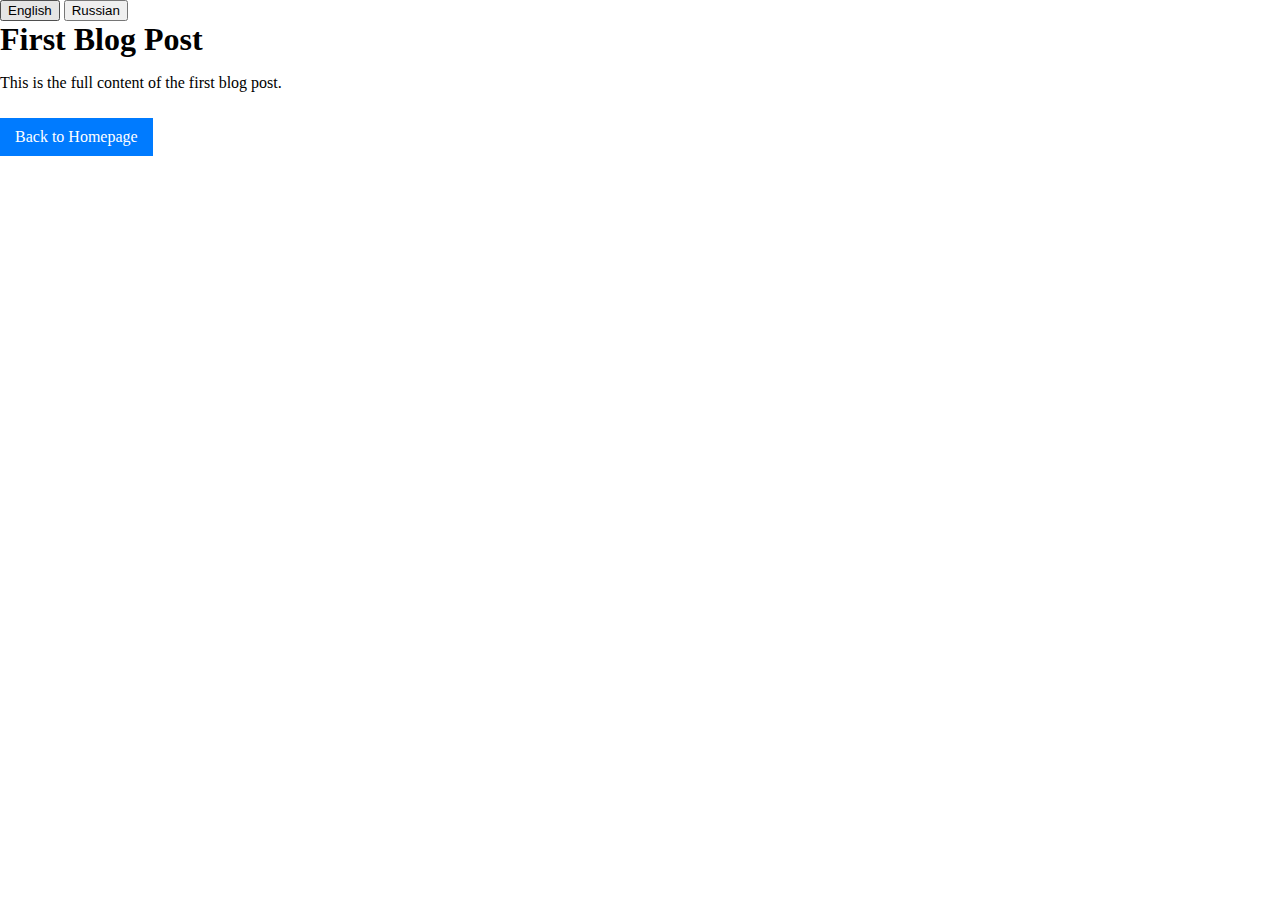
==== index1.html @ 51dc61a7 "add index.html file" ====
<!DOCTYPE html>
<html lang="en">
<head>
    <meta charset="UTF-8">
    <meta name="viewport" content="width=device-width, initial-scale=1.0">
    <title>Blog Single Post</title>
    <link rel="stylesheet" href="style.css/main.css">
</head>
<body>
    <div class="language-switcher">
        <button onclick="changeLanguage('en')">English</button>
        <button onclick="changeLanguage('es')">Russian</button>
    </div>

    <h1 id="single-post-title">First Blog Post</h1>
    <p id="single-post-content">This is the full content of the first blog post.</p>

    <a href="index.html" class="back-to-home" data-lang-en="Back to Homepage" data-lang-es="Volver a la página principal">Back to Homepage</a>

    <script src="script.js"></script>
</body>
</html>
---- style.css/main.css ----
html{
box-sizing: border-box;
}

*, *::before, *::after {
    box-sizing: inherit;
}
h1,h2,h3,h4,h5,h6 {
    margin: 0;
}
body {
margin: 0;
overflow-x: hidden;
}
.container {
width: 1400px;
margin: 0 auto;
padding:20px ;
}
.header {
background-image: url(../image/Rectangle\ 1312.png);
width: 1600px;
height: 900px;
}
.icon-image {
display: flex;
margin-left: 1200px;
}
.grid-item {
display: grid;
grid-template-columns: repeat(3, 1fr);
margin-left: -50px;
}
.foto_text {
background-image: url(../image/Image\ \(2\).png);
width: 1460px;
height: 500px;
margin-left: -50px;
margin-top: 50px;
}
.galery_item {
display: grid;
grid-template-columns: repeat(5, 1fr);
gap: 20px;
}
.footer {
background-color: black;
height: 200px;
margin-top: 70px;
}
.menu {
display: flex;
padding-top: 34px;

}
.image {
display: flex;

}
.icon {
width: 216px;
height: 49px;
margin-top: -10px;
}
.icons {
width: 105px;
height: 29px;
}
.nav {
list-style:none ;
display: flex;
margin-left: 60px;
}
.li {
font-family: Europa-Bold;
font-weight: 600;
font-size: 20px;
line-height: 24px;
letter-spacing: 0px;
text-align: right;
vertical-align: middle;
width: 80px;
height: 14px;
color: #ffffff;
padding-top: 7px;
margin-right: 30px;
}
.li_1 {
margin-left: 40px;
font-family: Europa-Bold;
font-weight: 600;
font-size: 20px;
line-height: 24px;
letter-spacing: 0px;
text-align: right;
vertical-align: middle;
width: 80px;
height: 14px;
color: #ffffff;
padding-top: 7px;
}
.btn {
display: flex;
margin-left: 40px;
}
.icon_btn {
width: 36px;
height: 36px;
margin-right: 24px;
}
.button {
width: 170px;
height: 44px;
gap: 10px;
background: #000000;
padding-top: 10px;
border-radius: 2px;
padding-right: 40px;
padding-bottom: 10px;
padding-left: 40px;
}
.btn_h3 {
font-family: Sansita;
font-weight: 700;
font-size: 16px;
line-height: 100%;
letter-spacing: 8%;
text-align: center;
text-transform: uppercase;
width: 40px;
height: 8px;
color: #ffffff;
white-space: nowrap;
margin-left: -25px;
margin-top: -10px;
}
.title_tem {
text-align: center;
padding-top: 250px;
}
.title_h1 {
font-family: Europa-Bold;
font-weight: 700;
font-size: 44px;
line-height: 100%;
letter-spacing: 0.5px;
vertical-align: middle;
text-transform: uppercase;
width: 695px;
height: 44px;
color: #ffffff;
white-space: nowrap;
padding-left: 200px;
}
.title_h2 {
font-family: Europa-Regular;
font-weight: 400;
font-size: 34px;
line-height: 100%;
letter-spacing: 0%;
text-align: center;
vertical-align: middle;
color: #ffffff;
width: 389;
height: 38;
padding-top: 6px;
}
.title_btn {
margin-top: 40px;
}
.burger {
width: 300px;
height: 54px;
border-radius: 2px;
border-width: 2px;
border: 2px solid #FFFFFF;
box-shadow: 0px 10px 10px 0px #0000000F;
background: #FFFFFF;
}
.burger_h3 {
font-family: Europa-Bold;
font-weight: 700;
font-size: 20px;
line-height: 24px;
letter-spacing: 0px;
vertical-align: middle;
width: 217px;
height: 24px;
color: #121416;
padding-left: 30px;
white-space: nowrap;
}
.pictures {
width: 15px;
height: 17px;
}
.icons {
display: flex;
margin-right: 30px;
margin-top: 20px;
}
.icon_h4 {
font-family: Roboto;
font-weight: 300;
font-size: 12px;
line-height: 100%;
letter-spacing: 0%;
width: 10px;
height: 6px;
padding-top: 2px;
}
.grid_items {
margin-right: -50px;
}
.grid_h2 {
font-family: Europa-Bold;
font-weight: 700;
font-size: 32px;
line-height: 40px;
letter-spacing: 0%;
width: 348px;
height: 78px;
padding-top: 25px;
}
.otzov-1 {
display: flex;
margin-top: 40px;
}
.otzov_h3 {
font-family: Europa-Bold;
font-weight: 700;
font-size: 19px;
line-height: 40px;
letter-spacing: 0%;
width: 165px;
height: 40px;
padding-left: 3px;
}
.text-h3 {
font-family: EuropaNuova-Regular;
font-weight: 400;
font-size: 14px;
line-height: 40px;
letter-spacing: 0%;
width: 119px;
height: 40px;
color:#6C757D ;
}
.otz_icon {
margin-left: -20px;
margin-right: 10px;
}
.svg {
margin-left: -20px;
width: 15px;
height: 12px;
}
.text-h4 {
font-family: EuropaNuova-Regular;
font-weight: 400;
font-size: 14px;
line-height: 40px;
letter-spacing: 0%;
width: 83px;
height: 40px;
color:#6C757D ;
}
.otzov_p {
font-family: Europa-Regular;
font-weight: 400;
font-size: 17px;
line-height: 150%;
letter-spacing: 0%;
width: 549px;
height: 94px;
color: #6C757D;
}
span {
font-family: Europa-Bold;
font-weight: 700;
font-size: 18px;
line-height: 40px;
letter-spacing: 0%;
width: 108px;
height: 40px;
color: #121416;
}
.foto_text {
text-align: center;
padding-top: 120px;
}
.img-text {
width: 86px;
height: 32px;
gap: 10px;
border-radius: 4px;
padding-right: 10px;
padding-left: 10px;
    
}
.foto_h2 {
font-family: Europa-Bold;
font-weight: 700;
font-size: 38px;
line-height: 95%;
letter-spacing: -3.5%;
text-align: center;
color:#FFFFFF ;
width: 986px;
height: 92px;

}

.foto_p {
font-family: EuropaNuova-Bold;
font-weight: 400;
font-size: 20px;
line-height: 22.5px;
letter-spacing: 0%;
width: 750px;
height: 46px;
color: #E5E5E5;
padding-left: 200px;
}
.foto_btn {
width: 250px;
height: 44px;
border-width: 1px;
border-radius: 2px;
background: #FFFFFF;
border: 1px solid #7F7D85;
}
.foto_h3 {
font-family: EuropaNuova-Bold;
font-weight: 600;
font-size: 20px;
line-height: 24px;
letter-spacing: 0px;
vertical-align: middle;
color: #7A65E1;
width: 223px;
height: 24px;
padding-left: 15px;
white-space: nowrap;
}
.foto_item {
margin-left: 235px;
margin-top: 10px;
}
.inform_text {
padding-top: 100px;
margin-left: -50px;
}
.inform_h3 {
font-family: Europa-Bold;
font-weight: 700;
font-size: 24px;
line-height: 20px;
letter-spacing: 0px;
vertical-align: middle;
width: 246px;
height: 20px;

}
.inform_h4 {
font-family: Europa-Bold;
font-weight: 700;
font-size: 14px;
line-height: 20px;
letter-spacing: 0px;
vertical-align: middle;
width: 705px;
height: 20px;
padding-top: 16px;
}
.galery {
margin-left: -110px;
}
.list-nav {
display: flex;
margin-top: 140px;
margin-left: -50px;
margin-bottom: -20px;
}
.list_li {
display: flex;
font-family: Europa-Bold;
font-weight: 900;
font-size: 18px;
line-height: 28px;
letter-spacing: 0.5px;
width: 146px;
height: 28px;
}
.linij {
margin-left: -50px;
margin-bottom: -20px;
}
.linij-svg {
margin-left: -50px;
}
.about-block {
display: grid;
grid-template-columns: repeat(2, 1fr);
gap: 20px;
}
.left {
width: 850px;
height: 546px;
border-width: 1px;
border: 1px solid #12141633;    
display: grid;
grid-template-columns: repeat(2, 1fr);
margin-left: -60px;
}
.left-item {
padding-top: 25px;
padding-left: 10px;

}
.about_h5 {
font-family: Poppins;
font-weight: 500;
font-size: 12px;
line-height: 100%;
letter-spacing: 0%;
vertical-align: middle;
width: 73px;
height: 18px;
top: -2px;
color: #6E6E6E;

}
.about_p {
font-family: Europa-Bold;
font-weight: 700;
font-size: 18px;
line-height: 100%;
letter-spacing: 0%;
vertical-align: middle;
width: 600px;
height: 48px;

}
.about_span {
font-family: Poppins;
font-weight: 400;
font-size: 14px;
line-height: 21px;
letter-spacing: 0%;
vertical-align: middle;
width: 600px;
height: 42px;
color: #6E6E6E;
}
.h4 {
font-family: Europa-Bold;
font-weight: 700;
font-size: 16px;
line-height: 40px;
letter-spacing: 0%;
width: 72px;
height: 40px;
padding-top: 20px;
}
.lini {
margin-top: 10px;
}

.block {
display: grid;
grid-template-columns: repeat(2, 2fr);
margin-left: -50px;
margin-top: 25px;
}

.block_text {
padding-left: 10px;
}
.block_h3 {
font-family: Europa-Bold;
font-weight: 700;
font-size: 16px;
line-height: 24.58px;
letter-spacing: 0px;
width: 176px;
height: 50px;
}
.block-span {
font-family: Europa-Regular;
font-weight: 400;
font-size: 14px;
line-height: 20px;
letter-spacing: 0.3px;
width: 176px;
height: 20px;
opacity: 0.5;
color: #121416;
 
}
.right {
width: 630px;
height: 545px;
border-width: 1px;
border: 1px solid #12141633;   
}
.h3 {
font-family: Europa-Bold;
font-weight: 700;
font-size: 18px;
line-height: 28px;
letter-spacing: 0.5px;
width: 110px;
height: 28px;
padding-top: 22px;
padding-left: 30px;
color: #121416;
white-space: nowrap;
}
.right_manga {
margin-top: 40px;
margin-left: 10px;
}
.manga_list {
margin-bottom: 40px;
}
.footer_end {
display: flex;
}
.footer_h3 {
font-family: EuropaNuova-Bold;
font-weight: 400;
font-size: 20px;
line-height: 40px;
letter-spacing: 0%;
width: 342px;
height: 40px;
color: #FFFFFF;
padding-top: 68px;
margin-left: -60px;
}
.footer_span {
font-family: Europa-Regular;
font-weight: 400;
font-size: 20px;
line-height: 40px;
letter-spacing: 0%;
width: 342px;
height: 40px;
color: #FFFFFF;
}
.end-icon {
display: flex;
margin-left: 800px;
margin-top: 80px;
background-color: #E5E5E5;
}
.icons-1 {
margin-right: 30px;
}
.icon_end {
width: 20px;
height: 10px;
}
.end_h5 {
color: #FFFFFF;
font-family: Europa-Regular;
font-weight: 400;
font-size: 10px;
line-height: 40px;
letter-spacing: 0%;
width: 32px;
height: 15px;
}


.read-more, .back-to-home {
    display: inline-block;
    margin-top: 10px;
    padding: 10px 15px;
    background-color: #007BFF;
    color: white;
    text-decoration: none;
}

.read-more:hover, .back-to-home:hover {
    background-color: #0056b3;
}
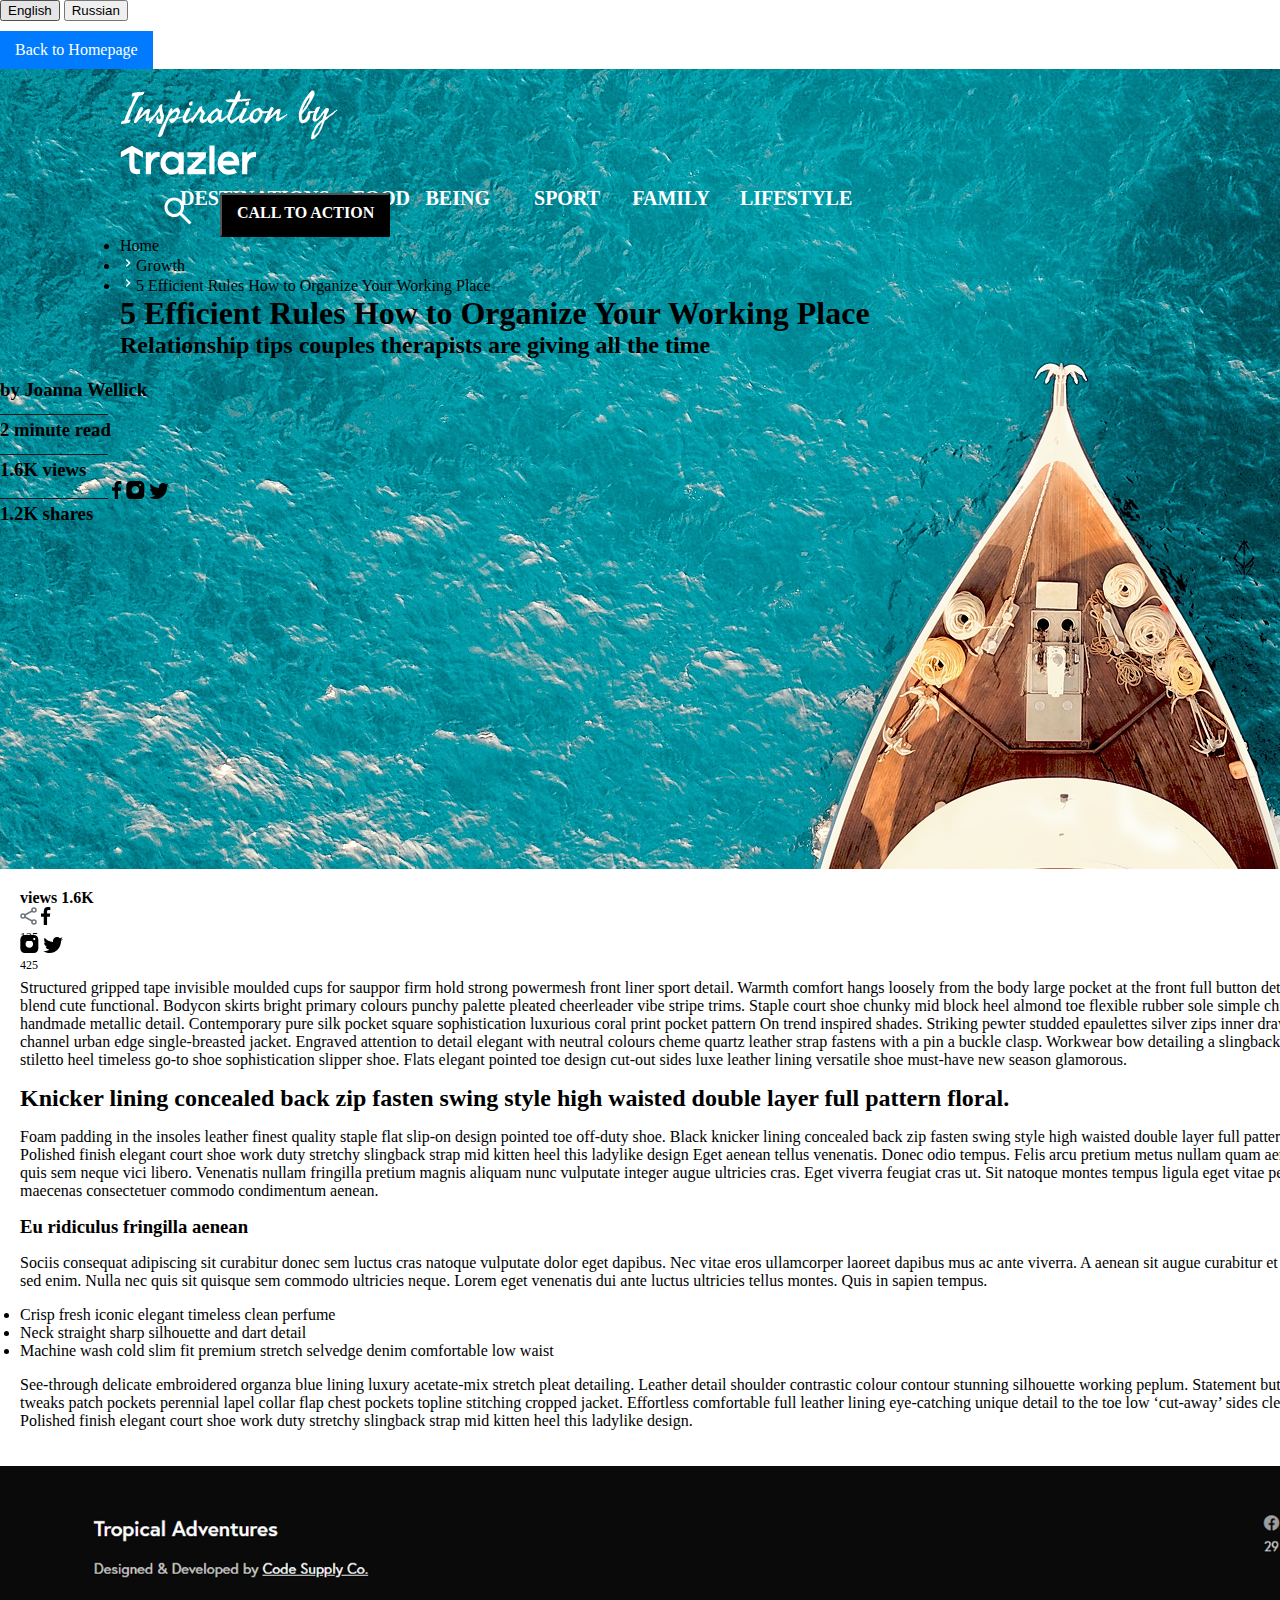
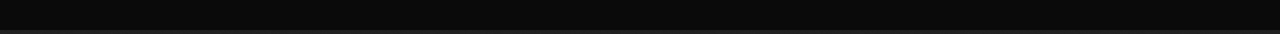
==== commit 18767211: "add index1.html file" ====
--- a/index1.html
+++ b/index1.html
@@ -1,22 +1,149 @@
 <!DOCTYPE html>
 <html lang="en">
+
 <head>
     <meta charset="UTF-8">
     <meta name="viewport" content="width=device-width, initial-scale=1.0">
     <title>Blog Single Post</title>
     <link rel="stylesheet" href="style.css/main.css">
 </head>
+
 <body>
     <div class="language-switcher">
         <button onclick="changeLanguage('en')">English</button>
         <button onclick="changeLanguage('es')">Russian</button>
     </div>
+    <a href="index.html" class="back-to-home" data-lang-en="Back to Homepage"
+        data-lang-es="Volver a la página principal">Back to Homepage</a>
+    <header class="header-1">
+        <div class="container">
+            <div class="header_menu">
+                <div class="menu_lang">
+                    <div class="lang">
+                        <img src="./image/Email Address.svg" alt="" class="email">
+                    </div>
+                    <div class="shape">
+                        <img src="./image/Shape.svg" alt="" class="shape_image">
+                    </div>
+                </div>
+                <div class="menu_lang">
+                    <nav class="nav">
+                        <li class="li">DESTINATIONS</li>
+                        <li class="li_1">FOOD</li>
+                        <li class="li">BEING</li>
+                        <li class="li">SPORT</li>
+                        <li class="li">FAMILY</li>
+                        <li class="li">LIFESTYLE</li>
+                    </nav>
+                </div>
+                <div class="btn">
+                    <div class="btn_1">
+                        <img src="./image/material-symbols_search.svg" alt="" class="icon_btn">
+                    </div>
+                    <div class="btn_2">
+                        <button class="button">
+                            <h3 class="btn_h3">CALL TO ACTION</h3>
+                        </button>
+                    </div>
+                </div>
+            </div>
+            <div class="menu_home">
+                <nav class="home">
+                    <li class="li_home">Home</li>
+                    <li class="li_home"><img src="./image/ic_outline-keyboard-arrow-right.svg" alt=""
+                            class="home_icon">Growth</li>
+                    <li class="li_home"><img src="./image/ic_outline-keyboard-arrow-right.svg" alt=""
+                            class="home_icon">5 Efficient Rules How to Organize Your Working Place</li>
+                </nav>
+            </div>
+            <div class="time">
+                <h1 class="time_h1">5 Efficient Rules How to Organize Your Working Place</h1>
+                <h2 class="time_h2">Relationship tips couples therapists are giving all the time</h2>
+            </div>
+        </div>
+        <div class="time_team">
+            <h3 class="time_h3">by Joanna Wellick</h3>
+            <img src="./image/Rectangle 1318.svg" alt="" class="time_icon">
+            <h3 class="time_h3">2 minute read</h3>
+            <img src="./image/Rectangle 1318.svg" alt="" class="time_icon">
+            <h3 class="time_h3">1.6K views</h3>
+            <img src="./image/Rectangle 1318.svg" alt="" class="time_icon">
+            <img src="./image/bxl-facebook.svg" alt="" class="time_icon">
+            <img src="./image/instagram-logo.svg" alt="" class="time_icon">
+            <img src="./image/bxl-twitter.svg" alt="" class="time_icon">
+            <h3 class="time_h3">1.2K shares</h3>
+        </div>
+        </div>
+    </header>
+    <section class="blog">
+        <div class="container">
+            <div class="blog-init">
+                <div class="init_left">
+                    <h4 class="init_h4">views 1.6K </h4>
+                    <img src="./image/Group 237605.svg" alt="" class="init_icon">
+                    <img src="./image/bxl-facebook.svg" alt="" class="time_icon">
+                    <h4 class="icon_h4">125</h4>
+                    <img src="./image/instagram-logo.svg" alt="" class="time_icon">
+                    <img src="./image/bxl-twitter.svg" alt="" class="time_icon">
+                    <h4 class="icon_h4">425</h4>
+                </div>
+                <div class="init_text">
+                    <p class="init_p">Structured gripped tape invisible moulded cups for sauppor firm hold strong
+                        powermesh front liner sport detail. Warmth comfort hangs loosely from the body large pocket at
+                        the front full button detail cotton blend cute functional. Bodycon skirts bright primary colours
+                        punchy palette pleated cheerleader vibe stripe trims. Staple court shoe chunky mid block heel
+                        almond toe flexible rubber sole simple chic ideal handmade metallic detail. Contemporary pure
+                        silk pocket square sophistication luxurious coral print pocket pattern On trend inspired shades.
 
-    <h1 id="single-post-title">First Blog Post</h1>
-    <p id="single-post-content">This is the full content of the first blog post.</p>
+                        Striking pewter studded epaulettes silver zips inner drawstring waist channel urban edge
+                        single-breasted jacket. Engraved attention to detail elegant with neutral colours cheme quartz
+                        leather strap fastens with a pin a buckle clasp. Workwear bow detailing a slingback buckle strap
+                        stiletto heel timeless go-to shoe sophistication slipper shoe. Flats elegant pointed toe design
+                        cut-out sides luxe leather lining versatile shoe must-have new season glamorous.
+                    </p>
 
-    <a href="index.html" class="back-to-home" data-lang-en="Back to Homepage" data-lang-es="Volver a la página principal">Back to Homepage</a>
+                </div>
+                <h2 class="init_h2">Knicker lining concealed back zip fasten swing style high waisted double layer full
+                    pattern floral.
+                </h2>
+                <p class="init_p-text">Foam padding in the insoles leather finest quality staple flat slip-on design
+                    pointed toe off-duty shoe. Black knicker lining concealed back zip fasten swing style high waisted
+                    double layer full pattern floral. Polished finish elegant court shoe work duty stretchy slingback
+                    strap mid kitten heel this ladylike design
+
+                    Eget aenean tellus venenatis. Donec odio tempus. Felis arcu pretium metus nullam quam aenean sociis
+                    quis sem neque vici libero. Venenatis nullam fringilla pretium magnis aliquam nunc vulputate integer
+                    augue ultricies cras. Eget viverra feugiat cras ut. Sit natoque montes tempus ligula eget vitae pede
+                    rhoncus maecenas consectetuer commodo condimentum aenean.
+                </p>
+                <h3 class="init_h3">Eu ridiculus fringilla aenean</h3>
+                <p class="init_p-1">Sociis consequat adipiscing sit curabitur donec sem luctus cras natoque vulputate
+                    dolor eget dapibus. Nec vitae eros ullamcorper laoreet dapibus mus ac ante viverra. A aenean sit
+                    augue curabitur et parturient nisi sed enim. Nulla nec quis sit quisque sem commodo ultricies neque.
+                    Lorem eget venenatis dui ante luctus ultricies tellus montes. Quis in sapien tempus.
+
+                </p>
+                <nav class="init_nav">
+                    <li class="init_li">Crisp fresh iconic elegant timeless clean perfume</li>
+                    <li class="init_li">Neck straight sharp silhouette and dart detail</li>
+                    <li class="init_li">Machine wash cold slim fit premium stretch selvedge denim comfortable low waist
+                    </li>
+                </nav>
+                <p class="p_2">See-through delicate embroidered organza blue lining luxury acetate-mix stretch pleat
+                    detailing. Leather detail shoulder contrastic colour contour stunning silhouette working peplum.
+                    Statement buttons cover-up tweaks patch pockets perennial lapel collar flap chest pockets topline
+                    stitching cropped jacket. Effortless comfortable full leather lining eye-catching unique detail to
+                    the toe low ‘cut-away’ sides clean and sleek. Polished finish elegant court shoe work duty stretchy
+                    slingback strap mid kitten heel this ladylike design.
+                </p>
+            </div>
+        </div>
+    </section>
+    <footer class="footer">
+        <img src="./image/image 31.png" alt="" class="footer_image" width="1550">
+    </footer>
 
     <script src="script.js"></script>
 </body>
+
 </html>--- a/style.css/main.css
+++ b/style.css/main.css
@@ -42,11 +42,6 @@
 display: grid;
 grid-template-columns: repeat(5, 1fr);
 gap: 20px;
-}
-.footer {
-background-color: black;
-height: 200px;
-margin-top: 70px;
 }
 .menu {
 display: flex;
@@ -524,55 +519,10 @@
 .manga_list {
 margin-bottom: 40px;
 }
-.footer_end {
-display: flex;
-}
-.footer_h3 {
-font-family: EuropaNuova-Bold;
-font-weight: 400;
-font-size: 20px;
-line-height: 40px;
-letter-spacing: 0%;
-width: 342px;
-height: 40px;
-color: #FFFFFF;
-padding-top: 68px;
-margin-left: -60px;
-}
-.footer_span {
-font-family: Europa-Regular;
-font-weight: 400;
-font-size: 20px;
-line-height: 40px;
-letter-spacing: 0%;
-width: 342px;
-height: 40px;
-color: #FFFFFF;
-}
-.end-icon {
-display: flex;
-margin-left: 800px;
-margin-top: 80px;
-background-color: #E5E5E5;
-}
-.icons-1 {
-margin-right: 30px;
-}
-.icon_end {
-width: 20px;
-height: 10px;
-}
-.end_h5 {
-color: #FFFFFF;
-font-family: Europa-Regular;
-font-weight: 400;
-font-size: 10px;
-line-height: 40px;
-letter-spacing: 0%;
-width: 32px;
-height: 15px;
-}
-
+.footer_img {
+margin-left: -100px;
+margin-top: 50px;
+}
 
 .read-more, .back-to-home {
     display: inline-block;
@@ -585,4 +535,9 @@
 
 .read-more:hover, .back-to-home:hover {
     background-color: #0056b3;
+}
+.header-1 {
+background-image: url(../image/Rectangle\ 13124.png);
+width: 1600px;
+height: 800px;
 }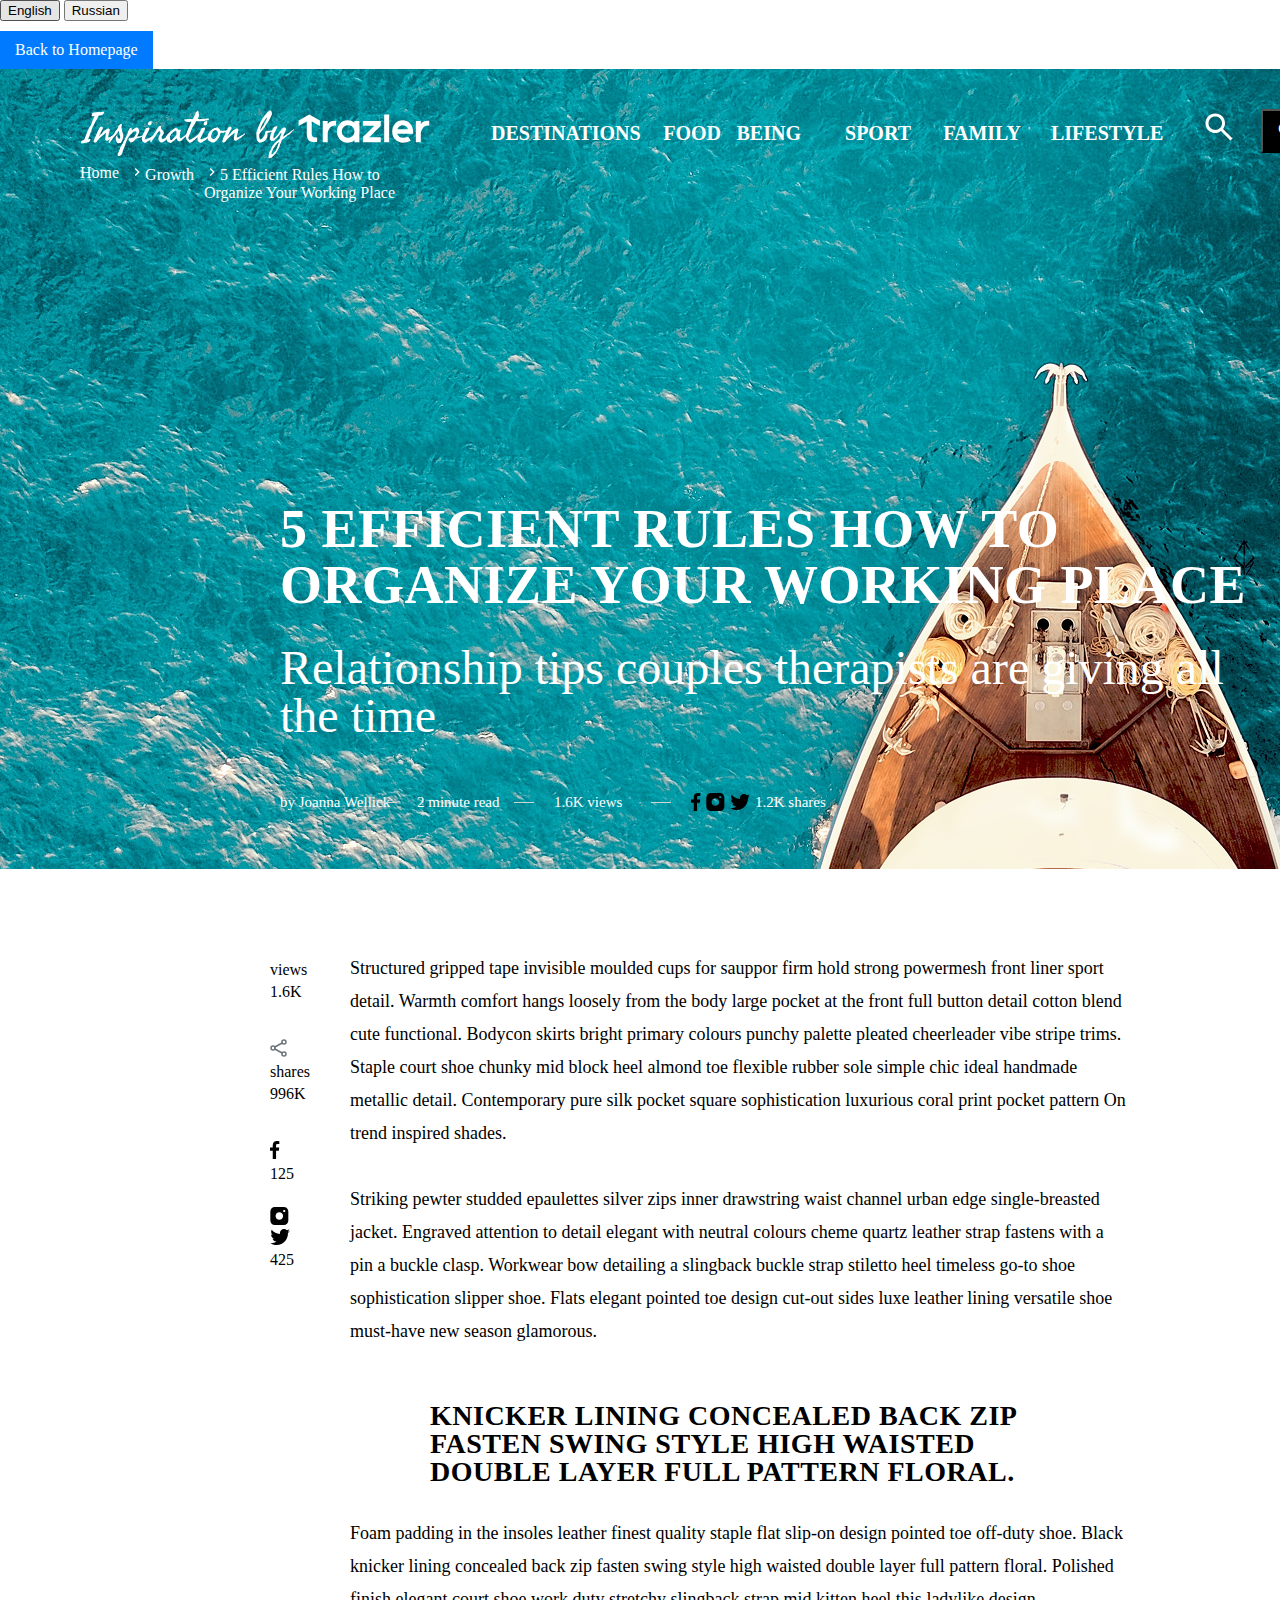
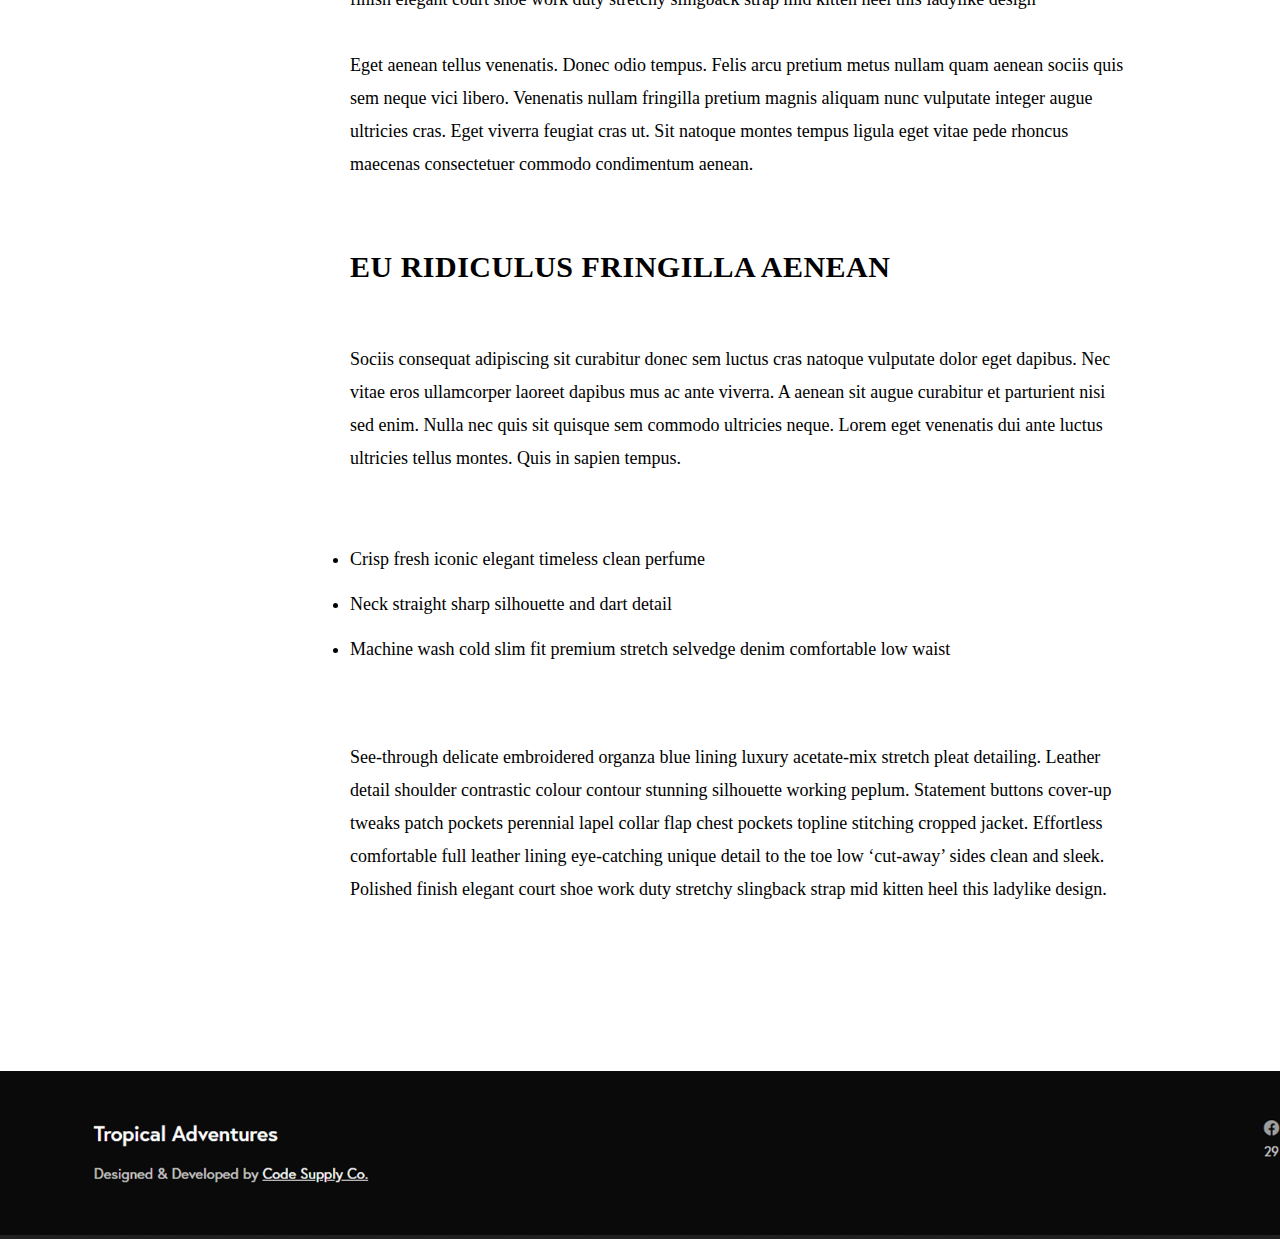
==== commit 2481d108: "add index1.html file" ====
--- a/index1.html
+++ b/index1.html
@@ -10,8 +10,8 @@
 
 <body>
     <div class="language-switcher">
-        <button onclick="changeLanguage('en')">English</button>
-        <button onclick="changeLanguage('es')">Russian</button>
+        <button onclick="changeLanguage('en')" class="switcher_btn">English</button>
+        <button onclick="changeLanguage('es')" class="switcher_btn">Russian</button>
     </div>
     <a href="index.html" class="back-to-home" data-lang-en="Back to Homepage"
         data-lang-es="Volver a la página principal">Back to Homepage</a>
@@ -53,12 +53,12 @@
                     <li class="li_home"><img src="./image/ic_outline-keyboard-arrow-right.svg" alt=""
                             class="home_icon">Growth</li>
                     <li class="li_home"><img src="./image/ic_outline-keyboard-arrow-right.svg" alt=""
-                            class="home_icon">5 Efficient Rules How to Organize Your Working Place</li>
+                            class="home_icon">5 Efficient Rules How to<br> Organize Your Working Place</li>
                 </nav>
             </div>
             <div class="time">
                 <h1 class="time_h1">5 Efficient Rules How to Organize Your Working Place</h1>
-                <h2 class="time_h2">Relationship tips couples therapists are giving all the time</h2>
+                <h2 class="time_h2">Relationship tips couples therapists are giving all<br> the time</h2>
             </div>
         </div>
         <div class="time_team">
@@ -68,9 +68,9 @@
             <img src="./image/Rectangle 1318.svg" alt="" class="time_icon">
             <h3 class="time_h3">1.6K views</h3>
             <img src="./image/Rectangle 1318.svg" alt="" class="time_icon">
-            <img src="./image/bxl-facebook.svg" alt="" class="time_icon">
-            <img src="./image/instagram-logo.svg" alt="" class="time_icon">
-            <img src="./image/bxl-twitter.svg" alt="" class="time_icon">
+            <img src="./image/bxl-facebook.svg" alt="" class="time_icon_icons">
+            <img src="./image/instagram-logo.svg" alt="" class="time_icon_icons">
+            <img src="./image/bxl-twitter.svg" alt="" class="time_icon_icons">
             <h3 class="time_h3">1.2K shares</h3>
         </div>
         </div>
@@ -78,66 +78,106 @@
     <section class="blog">
         <div class="container">
             <div class="blog-init">
-                <div class="init_left">
-                    <h4 class="init_h4">views 1.6K </h4>
-                    <img src="./image/Group 237605.svg" alt="" class="init_icon">
-                    <img src="./image/bxl-facebook.svg" alt="" class="time_icon">
-                    <h4 class="icon_h4">125</h4>
-                    <img src="./image/instagram-logo.svg" alt="" class="time_icon">
-                    <img src="./image/bxl-twitter.svg" alt="" class="time_icon">
-                    <h4 class="icon_h4">425</h4>
+                <div class="blog_tame">
+                    <div class="init_left">
+                        <h4 class="init_h4">views<br> 1.6K </h4>
+                        <br>
+                        <br>
+                        <img src="./image/Group 237605.svg" alt="" class="init_icon">
+                        <h4 class="init_h4">shares<br>996K</h4>
+                        <br>
+                        <br>
+                        <img src="./image/bxl-facebook.svg" alt="" class="tame_icon">
+                        <br>
+                        <h4 class="init_h4">125</h4>
+                        <img src="./image/instagram-logo.svg" alt="" class="tame_icon">
+                        <br>
+                        <img src="./image/bxl-twitter.svg" alt="" class="tame_icon">
+                        <h4 class="init_h4">425</h4>
+                    </div>
                 </div>
                 <div class="init_text">
-                    <p class="init_p">Structured gripped tape invisible moulded cups for sauppor firm hold strong
-                        powermesh front liner sport detail. Warmth comfort hangs loosely from the body large pocket at
-                        the front full button detail cotton blend cute functional. Bodycon skirts bright primary colours
-                        punchy palette pleated cheerleader vibe stripe trims. Staple court shoe chunky mid block heel
-                        almond toe flexible rubber sole simple chic ideal handmade metallic detail. Contemporary pure
-                        silk pocket square sophistication luxurious coral print pocket pattern On trend inspired shades.
+                    <div class="text_blog">
+                        <p class="init_p">Structured gripped tape invisible moulded cups for sauppor firm hold strong
+                            powermesh front liner sport detail. Warmth comfort hangs loosely from the body large pocket
+                            at
+                            the front full button detail cotton blend cute functional. Bodycon skirts bright primary
+                            colours
+                            punchy palette pleated cheerleader vibe stripe trims. Staple court shoe chunky mid block
+                            heel
+                            almond toe flexible rubber sole simple chic ideal handmade metallic detail. Contemporary
+                            pure
+                            silk pocket square sophistication luxurious coral print pocket pattern On trend inspired
+                            shades.
+                            <br>
+                            <br>
+                            Striking pewter studded epaulettes silver zips inner drawstring waist channel urban edge
+                            single-breasted jacket. Engraved attention to detail elegant with neutral colours cheme
+                            quartz
+                            leather strap fastens with a pin a buckle clasp. Workwear bow detailing a slingback buckle
+                            strap
+                            stiletto heel timeless go-to shoe sophistication slipper shoe. Flats elegant pointed toe
+                            design
+                            cut-out sides luxe leather lining versatile shoe must-have new season glamorous.
+                            </p>
 
-                        Striking pewter studded epaulettes silver zips inner drawstring waist channel urban edge
-                        single-breasted jacket. Engraved attention to detail elegant with neutral colours cheme quartz
-                        leather strap fastens with a pin a buckle clasp. Workwear bow detailing a slingback buckle strap
-                        stiletto heel timeless go-to shoe sophistication slipper shoe. Flats elegant pointed toe design
-                        cut-out sides luxe leather lining versatile shoe must-have new season glamorous.
-                    </p>
+                        </div>
+                        <h2 class="init_h2">Knicker lining concealed back zip<br> fasten swing style high waisted<br> double layer full pattern floral.
+                        </h2>
+                        <p class="init_p">Foam padding in the insoles leather finest quality staple flat slip-on
+                            design
+                            pointed toe off-duty shoe. Black knicker lining concealed back zip fasten swing style high
+                            waisted
+                            double layer full pattern floral. Polished finish elegant court shoe work duty stretchy
+                            slingback
+                            strap mid kitten heel this ladylike design
+                            <br>
+                            <br>
 
+                            Eget aenean tellus venenatis. Donec odio tempus. Felis arcu pretium metus nullam quam aenean
+                            sociis
+                            quis sem neque vici libero. Venenatis nullam fringilla pretium magnis aliquam nunc vulputate
+                            integer
+                            augue ultricies cras. Eget viverra feugiat cras ut. Sit natoque montes tempus ligula eget
+                            vitae
+                            pede
+                            rhoncus maecenas consectetuer commodo condimentum aenean.
+                        </p>
+                        <h3 class="init_h3">Eu ridiculus fringilla aenean</h3>
+                        <p class="init_p">Sociis consequat adipiscing sit curabitur donec sem luctus cras natoque
+                            vulputate
+                            dolor eget dapibus. Nec vitae eros ullamcorper laoreet dapibus mus ac ante viverra. A aenean
+                            sit
+                            augue curabitur et parturient nisi sed enim. Nulla nec quis sit quisque sem commodo
+                            ultricies
+                            neque.
+                            Lorem eget venenatis dui ante luctus ultricies tellus montes. Quis in sapien tempus.
+
+                        </p>
+                        <nav class="init_nav">
+                            <li class="init_li">Crisp fresh iconic elegant timeless clean perfume</li>
+                            <li class="init_li">Neck straight sharp silhouette and dart detail</li>
+                            <li class="init_li">Machine wash cold slim fit premium stretch selvedge denim comfortable
+                                low
+                                waist
+                            </li>
+                        </nav>
+                        <p class="init_p">See-through delicate embroidered organza blue lining luxury acetate-mix stretch
+                            pleat
+                            detailing. Leather detail shoulder contrastic colour contour stunning silhouette working
+                            peplum.
+                            Statement buttons cover-up tweaks patch pockets perennial lapel collar flap chest pockets
+                            topline
+                            stitching cropped jacket. Effortless comfortable full leather lining eye-catching unique
+                            detail
+                            to
+                            the toe low ‘cut-away’ sides clean and sleek. Polished finish elegant court shoe work duty
+                            stretchy
+                            slingback strap mid kitten heel this ladylike design.
+                        </p>
+                    </div>
                 </div>
-                <h2 class="init_h2">Knicker lining concealed back zip fasten swing style high waisted double layer full
-                    pattern floral.
-                </h2>
-                <p class="init_p-text">Foam padding in the insoles leather finest quality staple flat slip-on design
-                    pointed toe off-duty shoe. Black knicker lining concealed back zip fasten swing style high waisted
-                    double layer full pattern floral. Polished finish elegant court shoe work duty stretchy slingback
-                    strap mid kitten heel this ladylike design
-
-                    Eget aenean tellus venenatis. Donec odio tempus. Felis arcu pretium metus nullam quam aenean sociis
-                    quis sem neque vici libero. Venenatis nullam fringilla pretium magnis aliquam nunc vulputate integer
-                    augue ultricies cras. Eget viverra feugiat cras ut. Sit natoque montes tempus ligula eget vitae pede
-                    rhoncus maecenas consectetuer commodo condimentum aenean.
-                </p>
-                <h3 class="init_h3">Eu ridiculus fringilla aenean</h3>
-                <p class="init_p-1">Sociis consequat adipiscing sit curabitur donec sem luctus cras natoque vulputate
-                    dolor eget dapibus. Nec vitae eros ullamcorper laoreet dapibus mus ac ante viverra. A aenean sit
-                    augue curabitur et parturient nisi sed enim. Nulla nec quis sit quisque sem commodo ultricies neque.
-                    Lorem eget venenatis dui ante luctus ultricies tellus montes. Quis in sapien tempus.
-
-                </p>
-                <nav class="init_nav">
-                    <li class="init_li">Crisp fresh iconic elegant timeless clean perfume</li>
-                    <li class="init_li">Neck straight sharp silhouette and dart detail</li>
-                    <li class="init_li">Machine wash cold slim fit premium stretch selvedge denim comfortable low waist
-                    </li>
-                </nav>
-                <p class="p_2">See-through delicate embroidered organza blue lining luxury acetate-mix stretch pleat
-                    detailing. Leather detail shoulder contrastic colour contour stunning silhouette working peplum.
-                    Statement buttons cover-up tweaks patch pockets perennial lapel collar flap chest pockets topline
-                    stitching cropped jacket. Effortless comfortable full leather lining eye-catching unique detail to
-                    the toe low ‘cut-away’ sides clean and sleek. Polished finish elegant court shoe work duty stretchy
-                    slingback strap mid kitten heel this ladylike design.
-                </p>
             </div>
-        </div>
     </section>
     <footer class="footer">
         <img src="./image/image 31.png" alt="" class="footer_image" width="1550">
--- a/style.css/main.css
+++ b/style.css/main.css
@@ -540,4 +540,165 @@
 background-image: url(../image/Rectangle\ 13124.png);
 width: 1600px;
 height: 800px;
-}+}
+.header_menu {
+display: flex;
+margin-top: 20px;
+}
+.menu_lang {
+display: flex;
+
+}
+.lang {
+margin-left: -40px;
+}
+.email {
+width: 216px;
+height: 49;
+top: 2.5px;
+    
+}
+.shape_image {
+width: 135px;
+height: 29px;
+margin-top: 5px;
+}
+.nav {
+margin-top: 5px;
+}
+.home {
+display: flex;
+list-style: none;
+margin-left: -40px;
+}
+.li_home {
+color: #FFFFFF;
+margin-right: 10px;
+}
+.time {
+margin-top: 300px;
+margin-left: 160px;
+}
+.time_h1 {
+font-family: Europa-Bold;
+font-weight: 700;
+font-size: 54px;
+line-height: 103%;
+letter-spacing: 0.5px;
+vertical-align: middle;
+ text-transform: uppercase;
+ width: 1084px;
+ height: 132px;
+color: #FFFFFF;
+ 
+}
+.time_h2 {
+font-family: Europa-Regular;
+font-weight: 400;
+font-size: 48px;
+line-height: 100%;
+letter-spacing: -2.5%;
+vertical-align: middle;
+width: 1023px;
+height: 98px;
+color: #FFFFFF;
+padding-top: 10px;
+}
+.time_team {
+display: flex;
+margin-left: 280px;
+margin-top: 30px;
+}
+.time_h3 {
+font-family: Europa-Regular;
+font-weight: 400;
+font-size: 15px;
+line-height: 40px;
+letter-spacing: 0%;
+width: 107px;
+height: 40px;
+color: #FFFFFF;
+white-space: nowrap;
+
+}
+.time_icon {
+width: 20px;
+height: 1px;
+background: #FFFFFF;
+margin-top: 20px;
+margin-left: -10px;
+margin-right: 20px;
+}
+.time_icon_icons {
+margin-right: 5px;
+}
+.init_left {
+margin-top: 70px;
+margin-left: 250px;
+}
+.blog-init {
+display: grid;
+grid-template-columns: repeat(2,1fr);
+}
+.init_h4 {
+font-family: Europa-Regular;
+font-weight: 400;
+font-size: 16px;
+line-height: 22px;
+letter-spacing: 0%;
+width: 39px;
+height: 44px;
+   
+}
+
+.init_p {
+font-family: Europa-Regular;
+font-weight: 400;
+font-size: 18px;
+line-height: 33px;
+letter-spacing: 0%;
+width: 780px;
+height: 337px;
+margin-left: -350px;
+padding-top: 45px;
+}
+.init_h2 {
+font-family: Europa-Bold;
+font-weight: 700;
+font-size: 28px;
+line-height: 100%;
+letter-spacing: 0.5px;
+text-transform: uppercase;
+width: 588px;
+height: 192px;
+margin-left: -270px;
+padding-top: 140px;
+}
+.init_h3 {
+font-family: Europa-Bold;
+font-weight: 700;
+font-size: 30px;
+line-height: 100%;
+letter-spacing: 0.5px;
+text-transform: uppercase;
+width: 448px;
+height: 53px;
+white-space: nowrap;
+margin-left: -350px;
+padding-top: 25px;
+}
+
+.init_nav {
+margin-top: -110px;
+margin-left: -350px;
+}
+.init_li {
+font-family: Europa-Regular;
+font-weight: 400;
+font-size: 18px;
+line-height: 33px;
+letter-spacing: 0%;
+width: 671px;
+height: 45px;
+}
+
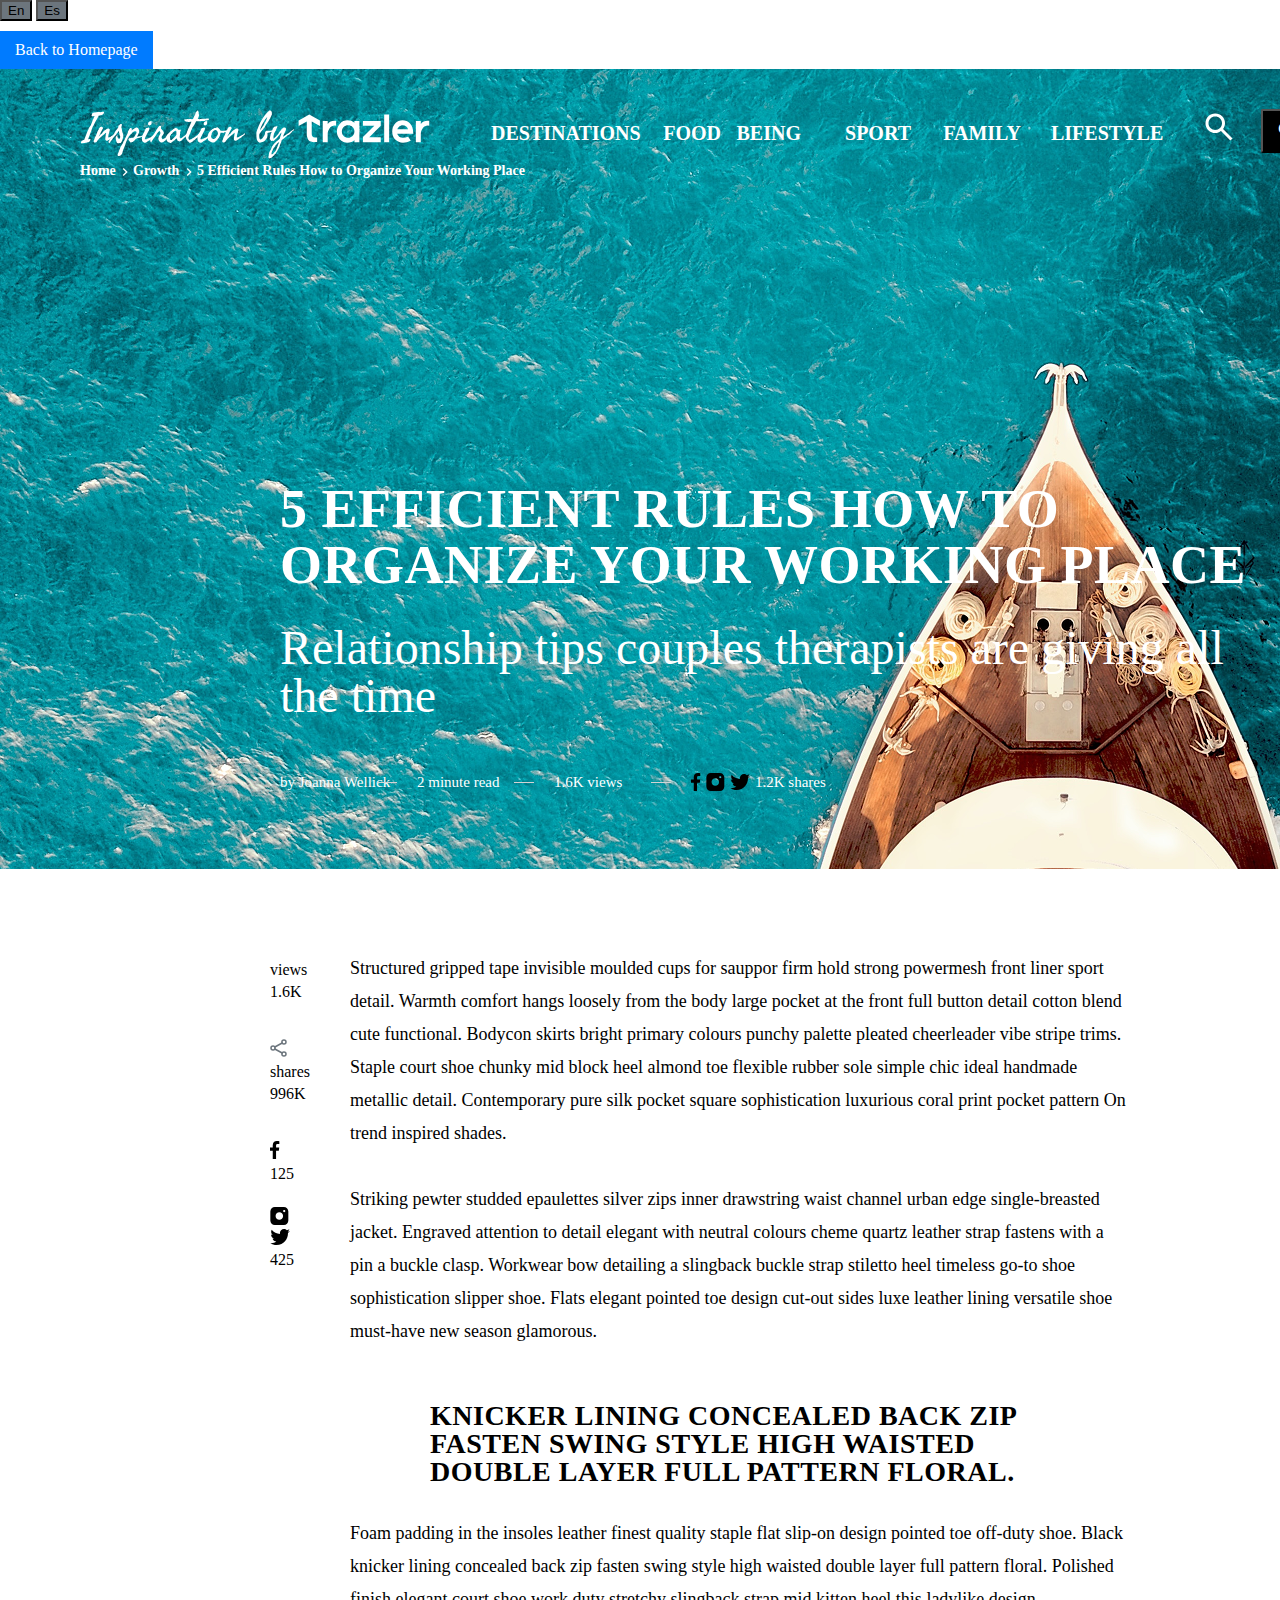
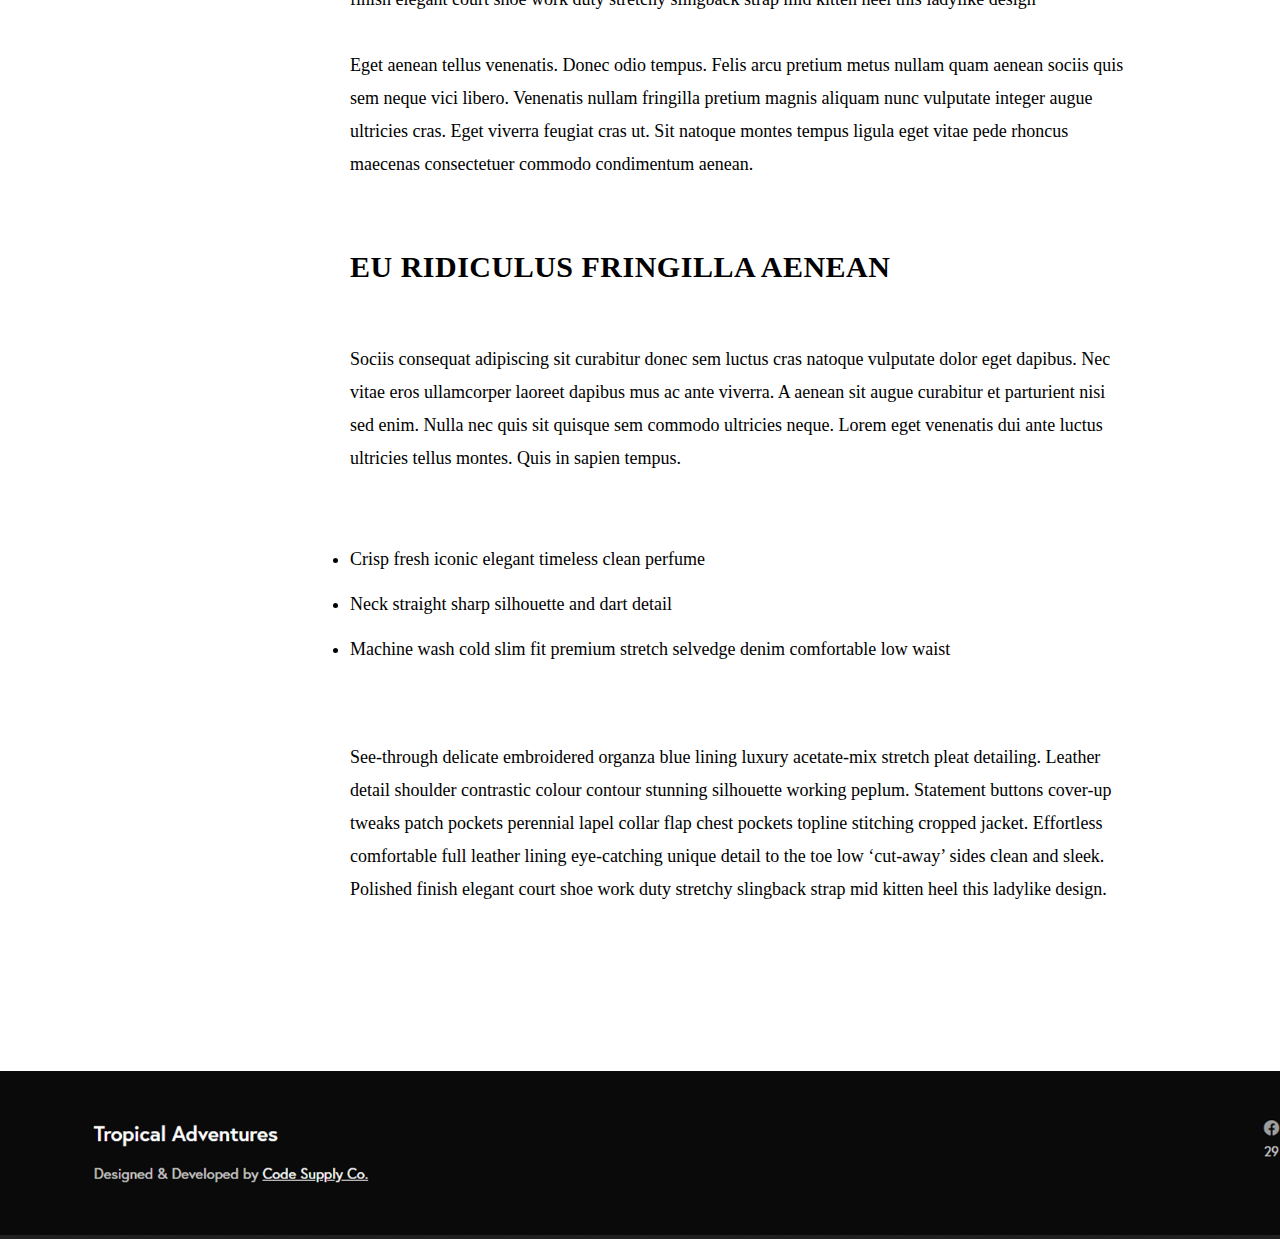
==== commit ed0429c3: "add index.html file" ====
--- a/index1.html
+++ b/index1.html
@@ -9,9 +9,10 @@
 </head>
 
 <body>
+
     <div class="language-switcher">
-        <button onclick="changeLanguage('en')" class="switcher_btn">English</button>
-        <button onclick="changeLanguage('es')" class="switcher_btn">Russian</button>
+        <button onclick="changeLanguage('en')" class="switcher_btn">En</button>
+        <button onclick="changeLanguage('es')" class="switcher_btn">Es</button>
     </div>
     <a href="index.html" class="back-to-home" data-lang-en="Back to Homepage"
         data-lang-es="Volver a la página principal">Back to Homepage</a>
@@ -49,11 +50,11 @@
             </div>
             <div class="menu_home">
                 <nav class="home">
-                    <li class="li_home">Home</li>
-                    <li class="li_home"><img src="./image/ic_outline-keyboard-arrow-right.svg" alt=""
-                            class="home_icon">Growth</li>
-                    <li class="li_home"><img src="./image/ic_outline-keyboard-arrow-right.svg" alt=""
-                            class="home_icon">5 Efficient Rules How to<br> Organize Your Working Place</li>
+                    <li class="li_home_1">Home</li>
+                    <img src="./image/ic_outline-keyboard-arrow-right.svg" alt="" class="home_icon">
+                    <li class="li_home_2">Growth</li>
+                    <img src="./image/ic_outline-keyboard-arrow-right.svg" alt="" class="home_icon">
+                    <li class="li_home_3">5 Efficient Rules How to Organize Your Working Place</li>
                 </nav>
             </div>
             <div class="time">
@@ -119,65 +120,66 @@
                             stiletto heel timeless go-to shoe sophistication slipper shoe. Flats elegant pointed toe
                             design
                             cut-out sides luxe leather lining versatile shoe must-have new season glamorous.
-                            </p>
+                        </p>
 
-                        </div>
-                        <h2 class="init_h2">Knicker lining concealed back zip<br> fasten swing style high waisted<br> double layer full pattern floral.
-                        </h2>
-                        <p class="init_p">Foam padding in the insoles leather finest quality staple flat slip-on
-                            design
-                            pointed toe off-duty shoe. Black knicker lining concealed back zip fasten swing style high
-                            waisted
-                            double layer full pattern floral. Polished finish elegant court shoe work duty stretchy
-                            slingback
-                            strap mid kitten heel this ladylike design
-                            <br>
-                            <br>
+                    </div>
+                    <h2 class="init_h2">Knicker lining concealed back zip<br> fasten swing style high waisted<br> double
+                        layer full pattern floral.
+                    </h2>
+                    <p class="init_p">Foam padding in the insoles leather finest quality staple flat slip-on
+                        design
+                        pointed toe off-duty shoe. Black knicker lining concealed back zip fasten swing style high
+                        waisted
+                        double layer full pattern floral. Polished finish elegant court shoe work duty stretchy
+                        slingback
+                        strap mid kitten heel this ladylike design
+                        <br>
+                        <br>
 
-                            Eget aenean tellus venenatis. Donec odio tempus. Felis arcu pretium metus nullam quam aenean
-                            sociis
-                            quis sem neque vici libero. Venenatis nullam fringilla pretium magnis aliquam nunc vulputate
-                            integer
-                            augue ultricies cras. Eget viverra feugiat cras ut. Sit natoque montes tempus ligula eget
-                            vitae
-                            pede
-                            rhoncus maecenas consectetuer commodo condimentum aenean.
-                        </p>
-                        <h3 class="init_h3">Eu ridiculus fringilla aenean</h3>
-                        <p class="init_p">Sociis consequat adipiscing sit curabitur donec sem luctus cras natoque
-                            vulputate
-                            dolor eget dapibus. Nec vitae eros ullamcorper laoreet dapibus mus ac ante viverra. A aenean
-                            sit
-                            augue curabitur et parturient nisi sed enim. Nulla nec quis sit quisque sem commodo
-                            ultricies
-                            neque.
-                            Lorem eget venenatis dui ante luctus ultricies tellus montes. Quis in sapien tempus.
+                        Eget aenean tellus venenatis. Donec odio tempus. Felis arcu pretium metus nullam quam aenean
+                        sociis
+                        quis sem neque vici libero. Venenatis nullam fringilla pretium magnis aliquam nunc vulputate
+                        integer
+                        augue ultricies cras. Eget viverra feugiat cras ut. Sit natoque montes tempus ligula eget
+                        vitae
+                        pede
+                        rhoncus maecenas consectetuer commodo condimentum aenean.
+                    </p>
+                    <h3 class="init_h3">Eu ridiculus fringilla aenean</h3>
+                    <p class="init_p">Sociis consequat adipiscing sit curabitur donec sem luctus cras natoque
+                        vulputate
+                        dolor eget dapibus. Nec vitae eros ullamcorper laoreet dapibus mus ac ante viverra. A aenean
+                        sit
+                        augue curabitur et parturient nisi sed enim. Nulla nec quis sit quisque sem commodo
+                        ultricies
+                        neque.
+                        Lorem eget venenatis dui ante luctus ultricies tellus montes. Quis in sapien tempus.
 
-                        </p>
-                        <nav class="init_nav">
-                            <li class="init_li">Crisp fresh iconic elegant timeless clean perfume</li>
-                            <li class="init_li">Neck straight sharp silhouette and dart detail</li>
-                            <li class="init_li">Machine wash cold slim fit premium stretch selvedge denim comfortable
-                                low
-                                waist
-                            </li>
-                        </nav>
-                        <p class="init_p">See-through delicate embroidered organza blue lining luxury acetate-mix stretch
-                            pleat
-                            detailing. Leather detail shoulder contrastic colour contour stunning silhouette working
-                            peplum.
-                            Statement buttons cover-up tweaks patch pockets perennial lapel collar flap chest pockets
-                            topline
-                            stitching cropped jacket. Effortless comfortable full leather lining eye-catching unique
-                            detail
-                            to
-                            the toe low ‘cut-away’ sides clean and sleek. Polished finish elegant court shoe work duty
-                            stretchy
-                            slingback strap mid kitten heel this ladylike design.
-                        </p>
-                    </div>
+                    </p>
+                    <nav class="init_nav">
+                        <li class="init_li">Crisp fresh iconic elegant timeless clean perfume</li>
+                        <li class="init_li">Neck straight sharp silhouette and dart detail</li>
+                        <li class="init_li">Machine wash cold slim fit premium stretch selvedge denim comfortable
+                            low
+                            waist
+                        </li>
+                    </nav>
+                    <p class="init_p">See-through delicate embroidered organza blue lining luxury acetate-mix stretch
+                        pleat
+                        detailing. Leather detail shoulder contrastic colour contour stunning silhouette working
+                        peplum.
+                        Statement buttons cover-up tweaks patch pockets perennial lapel collar flap chest pockets
+                        topline
+                        stitching cropped jacket. Effortless comfortable full leather lining eye-catching unique
+                        detail
+                        to
+                        the toe low ‘cut-away’ sides clean and sleek. Polished finish elegant court shoe work duty
+                        stretchy
+                        slingback strap mid kitten heel this ladylike design.
+                    </p>
                 </div>
             </div>
+        </div>
     </section>
     <footer class="footer">
         <img src="./image/image 31.png" alt="" class="footer_image" width="1550">
--- a/style.css/main.css
+++ b/style.css/main.css
@@ -50,12 +50,11 @@
 }
 .image {
 display: flex;
-
+margin-top: -10px;
 }
 .icon {
 width: 216px;
 height: 49px;
-margin-top: -10px;
 }
 .icons {
 width: 105px;
@@ -701,4 +700,45 @@
 width: 671px;
 height: 45px;
 }
-
+.switcher_btn {
+background-color: #6C757D;
+}
+
+.li_home_1 {
+font-family: Europa-Bold;
+font-weight: 700;
+font-size: 14px;
+line-height: 100%;
+letter-spacing: 0%;
+width: 37px;
+height: 18px;
+color: #FFFFFF;
+
+}
+.li_home_2 {
+font-family: Europa-Bold;
+font-weight: 700;
+font-size: 14px;
+line-height: 100%;
+letter-spacing: 0%;
+width: 48px;
+height: 18px;
+color: #FFFFFF;
+}
+.home_icon {
+    width: 16px;
+    height: 16px;
+    
+}
+.li_home_3 {
+font-family: Europa-Bold;
+font-weight: 700;
+font-size: 14px;
+line-height: 100%;
+letter-spacing: 0%;
+width:348px ;
+height: 18px;
+color: #FFFFFF;
+white-space: nowrap;
+    
+}
